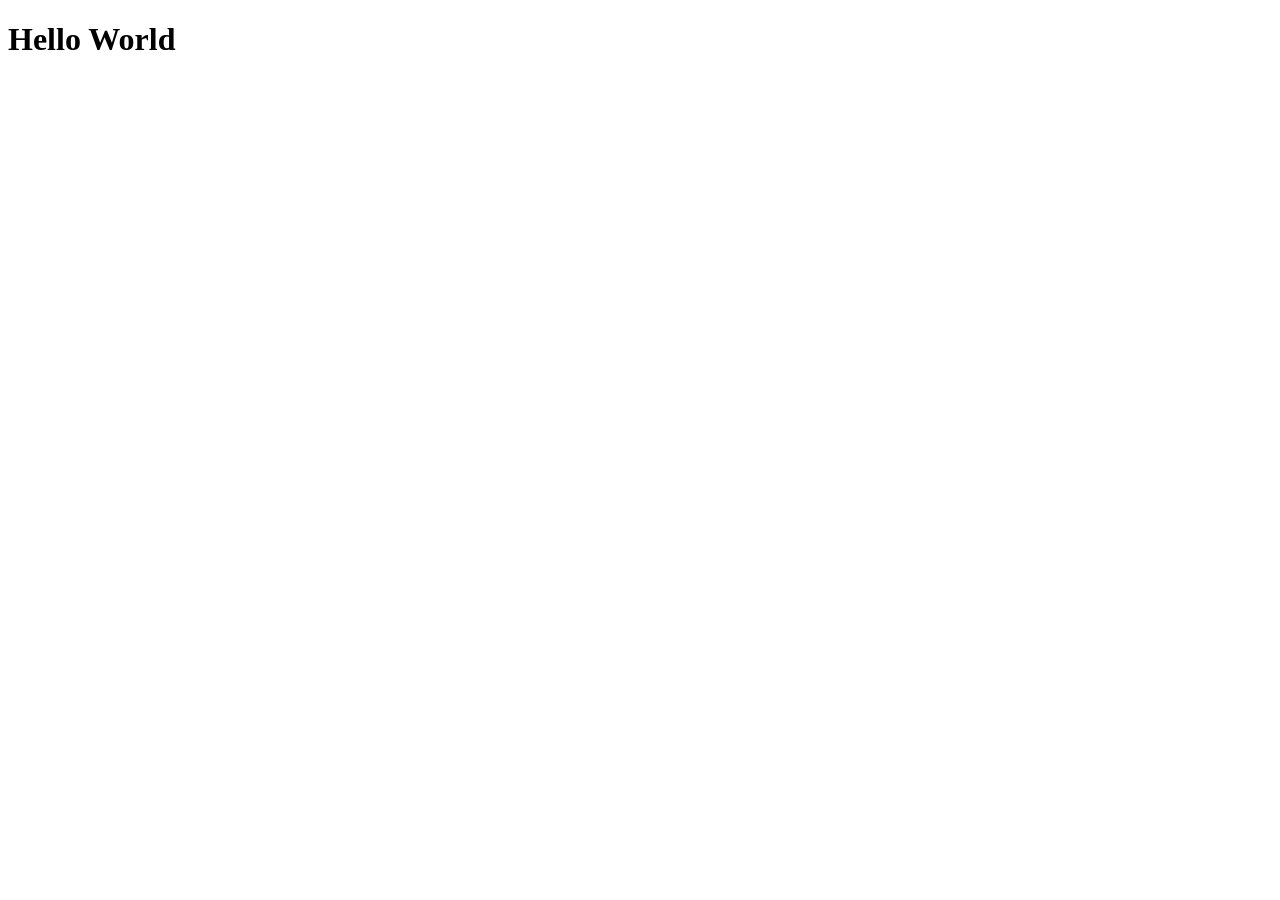
==== index.html @ b1870e48 "initial commit" ====
<!doctype html>
<html lang="en">
  <head>
    <meta charset="UTF-8" />
    <meta name="viewport" content="width=device-width, initial-scale=1.0" />
    <title>Tejas 👍</title>
    <link rel="stylesheet" href="style.css" />
  </head>
  <body>
    <h1>Hello World</h1>
    <script src="script.js"></script>
  </body>
</html>
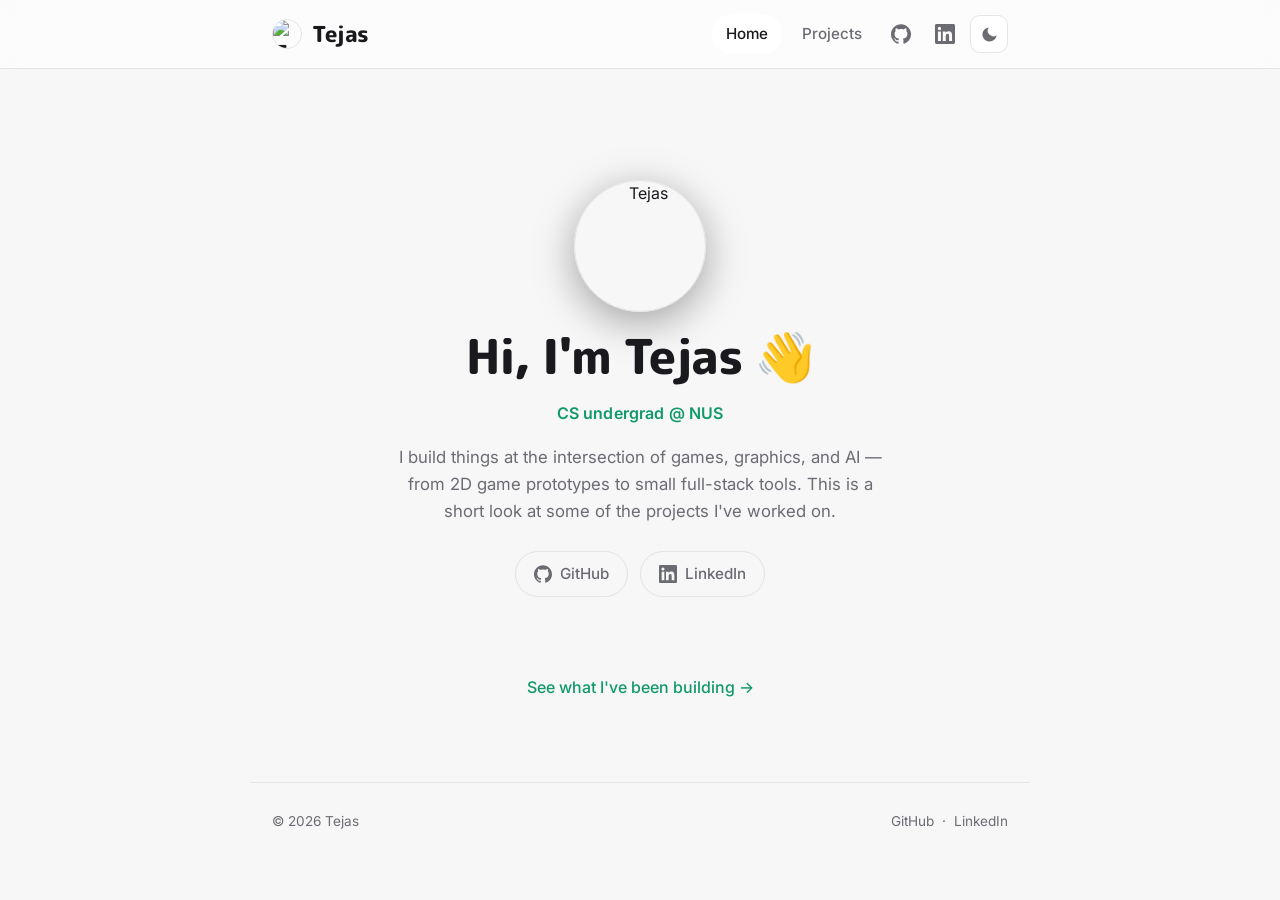
==== commit b29696ea: "fixed some stuff" ====
--- a/index.html
+++ b/index.html
@@ -2,12 +2,84 @@
 <html lang="en">
   <head>
     <meta charset="UTF-8" />
+    <script>
+      (function () {
+        try {
+          var t = localStorage.getItem('theme');
+          if (t === 'light' || t === 'dark') document.documentElement.setAttribute('data-theme', t);
+        } catch (e) {}
+      })();
+    </script>
     <meta name="viewport" content="width=device-width, initial-scale=1.0" />
-    <title>Tejas 👍</title>
+    <title>Tejas — Portfolio</title>
+    <meta name="description" content="Tejas — CS undergrad @ NUS. A short look at past projects." />
+    <link rel="icon" href="data:image/svg+xml,<svg xmlns='http://www.w3.org/2000/svg' viewBox='0 0 100 100'><rect width='100' height='100' rx='50' fill='%23202023'/><text x='50' y='72' font-size='64' text-anchor='middle' fill='%236ee7a0' font-family='sans-serif'>T</text></svg>" />
+    <link rel="preconnect" href="https://fonts.googleapis.com" />
+    <link rel="preconnect" href="https://fonts.gstatic.com" crossorigin />
+    <link href="https://fonts.googleapis.com/css2?family=M+PLUS+Rounded+1c:wght@500;700;800&family=Inter:wght@400;500;600&display=swap" rel="stylesheet" />
     <link rel="stylesheet" href="style.css" />
   </head>
   <body>
-    <h1>Hello World</h1>
+    <header class="nav">
+      <div class="nav__inner">
+        <a class="brand" href="index.html" aria-label="Tejas, home">
+          <img class="brand__avatar" src="https://github.com/KidCoderT.png" alt="Tejas avatar" />
+          <span>Tejas</span>
+        </a>
+        <nav class="nav__links" aria-label="Primary">
+          <a href="index.html" class="nav__link is-active">Home</a>
+          <a href="projects.html" class="nav__link">Projects</a>
+          <a class="nav__social" href="https://github.com/KidCoderT" target="_blank" rel="noopener noreferrer" aria-label="GitHub profile">
+            <svg viewBox="0 0 24 24" aria-hidden="true"><path fill="currentColor" d="M12 .297c-6.63 0-12 5.373-12 12 0 5.303 3.438 9.8 8.205 11.385.6.113.82-.258.82-.577 0-.285-.01-1.04-.015-2.04-3.338.724-4.042-1.61-4.042-1.61C4.422 18.07 3.633 17.7 3.633 17.7c-1.087-.744.084-.729.084-.729 1.205.084 1.838 1.236 1.838 1.236 1.07 1.835 2.809 1.305 3.495.998.108-.776.417-1.305.76-1.605-2.665-.3-5.466-1.332-5.466-5.93 0-1.31.465-2.38 1.235-3.22-.135-.303-.54-1.523.105-3.176 0 0 1.005-.322 3.3 1.23.96-.267 1.98-.399 3-.405 1.02.006 2.04.138 3 .405 2.28-1.552 3.285-1.23 3.285-1.23.645 1.653.24 2.873.12 3.176.765.84 1.23 1.91 1.23 3.22 0 4.61-2.805 5.625-5.475 5.92.42.36.81 1.096.81 2.22 0 1.606-.015 2.896-.015 3.286 0 .315.21.69.825.57C20.565 22.092 24 17.592 24 12.297c0-6.627-5.373-12-12-12"/></svg>
+          </a>
+          <a class="nav__social" href="https://www.linkedin.com/in/tejas-sunil/" target="_blank" rel="noopener noreferrer" aria-label="LinkedIn profile">
+            <svg viewBox="0 0 24 24" aria-hidden="true"><path fill="currentColor" d="M20.447 20.452h-3.554v-5.569c0-1.328-.027-3.037-1.852-3.037-1.853 0-2.136 1.445-2.136 2.939v5.667H9.351V9h3.414v1.561h.046c.477-.9 1.637-1.85 3.37-1.85 3.601 0 4.267 2.37 4.267 5.455v6.286zM5.337 7.433a2.062 2.062 0 0 1-2.063-2.065 2.064 2.064 0 1 1 2.063 2.065zm1.782 13.019H3.555V9h3.564v11.452zM22.225 0H1.771C.792 0 0 .774 0 1.729v20.542C0 23.227.792 24 1.771 24h20.451C23.2 24 24 23.227 24 22.271V1.729C24 .774 23.2 0 22.225 0z"/></svg>
+          </a>
+          <button type="button" class="theme-toggle" id="theme-toggle" aria-label="Toggle light and dark mode">
+            <svg class="icon--sun" viewBox="0 0 24 24" aria-hidden="true"><g fill="none" stroke="currentColor" stroke-width="2" stroke-linecap="round"><circle cx="12" cy="12" r="4"/><path d="M12 2v2M12 20v2M4.93 4.93l1.41 1.41M17.66 17.66l1.41 1.41M2 12h2M20 12h2M4.93 19.07l1.41-1.41M17.66 6.34l1.41-1.41"/></g></svg>
+            <svg class="icon--moon" viewBox="0 0 24 24" aria-hidden="true"><path fill="currentColor" d="M21 12.79A9 9 0 1 1 11.21 3 7 7 0 0 0 21 12.79z"/>
+            </svg>
+          </button>
+        </nav>
+      </div>
+    </header>
+
+    <main class="container">
+      <section class="hero">
+        <img class="hero__avatar" src="https://github.com/KidCoderT.png" alt="Tejas" />
+        <h1 class="hero__title">Hi, I'm Tejas 👋</h1>
+        <p class="hero__subtitle">CS undergrad @ NUS</p>
+        <p class="hero__bio">
+          I build things at the intersection of games, graphics, and AI — from 2D game
+          prototypes to small full-stack tools. This is a short look at some of the projects
+          I've worked on.
+        </p>
+        <div class="social-row">
+          <a href="https://github.com/KidCoderT" target="_blank" rel="noopener noreferrer">
+            <svg viewBox="0 0 24 24" aria-hidden="true"><path fill="currentColor" d="M12 .297c-6.63 0-12 5.373-12 12 0 5.303 3.438 9.8 8.205 11.385.6.113.82-.258.82-.577 0-.285-.01-1.04-.015-2.04-3.338.724-4.042-1.61-4.042-1.61C4.422 18.07 3.633 17.7 3.633 17.7c-1.087-.744.084-.729.084-.729 1.205.084 1.838 1.236 1.838 1.236 1.07 1.835 2.809 1.305 3.495.998.108-.776.417-1.305.76-1.605-2.665-.3-5.466-1.332-5.466-5.93 0-1.31.465-2.38 1.235-3.22-.135-.303-.54-1.523.105-3.176 0 0 1.005-.322 3.3 1.23.96-.267 1.98-.399 3-.405 1.02.006 2.04.138 3 .405 2.28-1.552 3.285-1.23 3.285-1.23.645 1.653.24 2.873.12 3.176.765.84 1.23 1.91 1.23 3.22 0 4.61-2.805 5.625-5.475 5.92.42.36.81 1.096.81 2.22 0 1.606-.015 2.896-.015 3.286 0 .315.21.69.825.57C20.565 22.092 24 17.592 24 12.297c0-6.627-5.373-12-12-12"/></svg>
+            GitHub
+          </a>
+          <a href="https://www.linkedin.com/in/tejas-sunil/" target="_blank" rel="noopener noreferrer">
+            <svg viewBox="0 0 24 24" aria-hidden="true"><path fill="currentColor" d="M20.447 20.452h-3.554v-5.569c0-1.328-.027-3.037-1.852-3.037-1.853 0-2.136 1.445-2.136 2.939v5.667H9.351V9h3.414v1.561h.046c.477-.9 1.637-1.85 3.37-1.85 3.601 0 4.267 2.37 4.267 5.455v6.286zM5.337 7.433a2.062 2.062 0 0 1-2.063-2.065 2.064 2.064 0 1 1 2.063 2.065zm1.782 13.019H3.555V9h3.564v11.452zM22.225 0H1.771C.792 0 0 .774 0 1.729v20.542C0 23.227.792 24 1.771 24h20.451C23.2 24 24 23.227 24 22.271V1.729C24 .774 23.2 0 22.225 0z"/></svg>
+            LinkedIn
+          </a>
+        </div>
+      </section>
+
+      <p style="text-align:center; margin-top: 38px;">
+        <a class="projects__more" href="projects.html" style="margin-top:0;">See what I've been building →</a>
+      </p>
+    </main>
+
+    <footer class="footer">
+      <span>© 2026 Tejas</span>
+      <span>
+        <a href="https://github.com/KidCoderT" target="_blank" rel="noopener noreferrer">GitHub</a>
+        &nbsp;·&nbsp;
+        <a href="https://www.linkedin.com/in/tejas-sunil/" target="_blank" rel="noopener noreferrer">LinkedIn</a>
+      </span>
+    </footer>
+
     <script src="script.js"></script>
   </body>
 </html>
--- a/style.css
+++ b/style.css
@@ -0,0 +1,339 @@
+/* ---- Design tokens (theme-aware) ---- */
+:root {
+  /* Light theme (default; flipped by [data-theme="dark"]) */
+  --bg: #f7f7f8;
+  --bg-elev: #ffffff;
+  --text: #1a1a1e;
+  --text-muted: #6b6b73;
+  --border: #e3e3e8;
+  --accent: #11996b;
+  --radius: 12px;
+  --maxw: 780px;
+
+  --font-heading: 'M PLUS Rounded 1c', ui-sans-serif, system-ui, sans-serif;
+  --font-body: 'Inter', ui-sans-serif, system-ui, -apple-system, 'Segoe UI', Roboto, Arial, sans-serif;
+}
+[data-theme="dark"] {
+  /* Dark theme */
+  --bg: #202023;
+  --bg-elev: #2a2a2f;
+  --text: #eceef1;
+  --text-muted: #9a9aa3;
+  --border: #33333b;
+  --accent: #6ee7a0;
+}
+
+/* ---- Reset-ish ---- */
+* { box-sizing: border-box; margin: 0; padding: 0; }
+html { scroll-behavior: smooth; }
+body {
+  font-family: var(--font-body);
+  color: var(--text);
+  background: var(--bg);
+  line-height: 1.6;
+  -webkit-font-smoothing: antialiased;
+  text-rendering: optimizeLegibility;
+  transition: background-color 0.3s ease, color 0.3s ease;
+}
+a { color: inherit; text-decoration: none; }
+img { display: block; max-width: 100%; }
+
+/* ---- Navbar (frosted glass, craftz.dog style) ---- */
+.nav {
+  position: fixed;
+  inset: 0 0 auto 0;
+  z-index: 50;
+  background: rgba(255, 255, 255, 0.6);
+  backdrop-filter: blur(12px);
+  -webkit-backdrop-filter: blur(12px);
+  border-bottom: 1px solid var(--border);
+}
+[data-theme="dark"] .nav {
+  background: rgba(32, 32, 35, 0.6);
+}
+.nav__inner {
+  max-width: var(--maxw);
+  margin: 0 auto;
+  padding: 14px 22px;
+  display: flex;
+  align-items: center;
+  justify-content: space-between;
+  gap: 16px;
+}
+.brand {
+  display: inline-flex;
+  align-items: center;
+  gap: 10px;
+  font-family: var(--font-heading);
+  font-weight: 800;
+  font-size: 1.35rem;
+  letter-spacing: -0.02em;
+}
+.brand__avatar {
+  width: 30px;
+  height: 30px;
+  border-radius: 50%;
+  object-fit: cover;
+  border: 1px solid var(--border);
+}
+.nav__links {
+  display: flex;
+  align-items: center;
+  gap: 6px;
+}
+.nav__link {
+  padding: 8px 14px;
+  border-radius: 999px;
+  color: var(--text-muted);
+  font-weight: 500;
+  font-size: 0.95rem;
+  transition: color 0.18s ease, background 0.18s ease;
+}
+.nav__link:hover { color: var(--text); background: var(--bg-elev); }
+.nav__link.is-active { color: var(--text); background: var(--bg-elev); }
+.nav__social {
+  display: inline-grid;
+  place-items: center;
+  width: 38px;
+  height: 38px;
+  border-radius: 10px;
+  color: var(--text-muted);
+  transition: color 0.18s ease, transform 0.2s ease, background 0.18s ease;
+}
+.nav__social:hover {
+  color: var(--text);
+  background: var(--bg-elev);
+  transform: rotate(15deg);
+}
+.nav__social svg { width: 20px; height: 20px; }
+
+/* Theme toggle button (sits beside the social icons) */
+.theme-toggle {
+  display: inline-grid;
+  place-items: center;
+  width: 38px;
+  height: 38px;
+  border-radius: 10px;
+  border: 1px solid var(--border);
+  background: var(--bg-elev);
+  color: var(--text-muted);
+  cursor: pointer;
+  transition: color 0.18s ease, border-color 0.18s ease, background 0.18s ease, transform 0.2s ease;
+}
+.theme-toggle:hover {
+  color: var(--text);
+  border-color: var(--text-muted);
+  transform: rotate(15deg);
+}
+.theme-toggle svg { width: 19px; height: 19px; }
+/* Sun is shown in dark mode, moon in light mode */
+.icon--moon { display: none; }
+.icon--sun { display: block; }
+[data-theme="light"] .icon--moon { display: block; }
+[data-theme="light"] .icon--sun { display: none; }
+
+/* ---- Layout ---- */
+.container {
+  max-width: var(--maxw);
+  margin: 0 auto;
+  padding: 120px 22px 80px;
+}
+
+/* ---- Home / Hero ---- */
+.hero {
+  text-align: center;
+  padding: 60px 0 40px;
+  display: flex;
+  flex-direction: column;
+  align-items: center;
+  gap: 18px;
+}
+.hero__avatar {
+  width: 132px;
+  height: 132px;
+  border-radius: 50%;
+  object-fit: cover;
+  border: 1px solid var(--border);
+  box-shadow: 0 10px 40px rgba(0, 0, 0, 0.35);
+}
+.hero__title {
+  font-family: var(--font-heading);
+  font-weight: 800;
+  font-size: clamp(2rem, 6vw, 3rem);
+  line-height: 1.1;
+  letter-spacing: -0.03em;
+}
+.hero__subtitle {
+  color: var(--accent);
+  font-weight: 600;
+  letter-spacing: 0.01em;
+}
+.hero__bio {
+  color: var(--text-muted);
+  max-width: 44ch;
+  font-size: 1.05rem;
+}
+
+/* ---- Social row ---- */
+.social-row {
+  display: flex;
+  gap: 12px;
+  margin-top: 8px;
+}
+.social-row a {
+  display: inline-flex;
+  align-items: center;
+  gap: 8px;
+  padding: 10px 18px;
+  border: 1px solid var(--border);
+  border-radius: 999px;
+  color: var(--text-muted);
+  font-weight: 500;
+  font-size: 0.95rem;
+  transition: color 0.18s ease, border-color 0.18s ease, transform 0.15s ease, background 0.18s ease;
+}
+.social-row a:hover {
+  color: var(--text);
+  border-color: var(--text-muted);
+  transform: translateY(-2px);
+  background: var(--bg-elev);
+}
+.social-row svg { width: 18px; height: 18px; }
+
+/* ---- Section heading ---- */
+.page-head { margin-bottom: 34px; }
+.page-head h1 {
+  font-family: var(--font-heading);
+  font-weight: 800;
+  font-size: clamp(1.8rem, 5vw, 2.4rem);
+  letter-spacing: -0.02em;
+}
+.page-head p { color: var(--text-muted); margin-top: 8px; }
+
+/* ---- Projects grid + cards ---- */
+.projects__grid {
+  display: grid;
+  grid-template-columns: repeat(auto-fill, minmax(260px, 1fr));
+  gap: 18px;
+}
+.card {
+  display: flex;
+  flex-direction: column;
+  gap: 16px;
+  padding: 22px;
+  background: var(--bg-elev);
+  border: 1px solid var(--border);
+  border-radius: var(--radius);
+  transition: transform 0.18s ease, border-color 0.18s ease, box-shadow 0.18s ease;
+}
+.card:hover {
+  transform: translateY(-3px);
+  border-color: var(--text-muted);
+  box-shadow: 0 12px 30px rgba(0, 0, 0, 0.3);
+}
+[data-theme="light"] .card:hover {
+  box-shadow: 0 12px 30px rgba(0, 0, 0, 0.12);
+}
+.card__top {
+  display: flex;
+  align-items: flex-start;
+  justify-content: space-between;
+  gap: 12px;
+}
+.card__name {
+  font-weight: 700;
+  font-size: 1.08rem;
+  color: var(--text);
+  line-height: 1.3;
+}
+.card:hover .card__name { color: var(--accent); }
+.card__desc {
+  color: var(--text-muted);
+  font-size: 0.94rem;
+  flex: 1;
+}
+.card__actions {
+  display: flex;
+  gap: 10px;
+  flex-wrap: wrap;
+}
+.btn {
+  display: inline-flex;
+  align-items: center;
+  gap: 6px;
+  padding: 8px 16px;
+  border-radius: 999px;
+  font-weight: 600;
+  font-size: 0.88rem;
+  border: 1px solid var(--border);
+  background: var(--bg-elev);
+  color: var(--text);
+  cursor: pointer;
+  transition: color 0.18s ease, background 0.18s ease, border-color 0.18s ease, transform 0.15s ease;
+}
+.btn:hover { transform: translateY(-1px); }
+.btn--demo {
+  background: var(--accent);
+  border-color: var(--accent);
+  color: #10131a;
+}
+.btn--demo:hover {
+  border-color: var(--accent);
+  opacity: 0.9;
+}
+.btn--source:hover {
+  border-color: var(--text-muted);
+  background: var(--bg);
+}
+.tag {
+  font-size: 0.78rem;
+  padding: 3px 10px;
+  border-radius: 999px;
+  background: rgba(255, 255, 255, 0.06);
+  color: var(--text-muted);
+  border: 1px solid var(--border);
+  white-space: nowrap;
+}
+[data-theme="light"] .tag {
+  background: rgba(0, 0, 0, 0.06);
+}
+
+.projects__status {
+  color: var(--text-muted);
+  padding: 24px;
+  text-align: center;
+}
+.projects__more {
+  display: inline-block;
+  margin-top: 26px;
+  color: var(--accent);
+  font-weight: 500;
+  border-bottom: 1px solid transparent;
+  transition: border-color 0.18s ease;
+}
+.projects__more:hover { border-color: var(--accent); }
+
+/* ---- Footer ---- */
+.footer {
+  border-top: 1px solid var(--border);
+  max-width: var(--maxw);
+  margin: 0 auto;
+  padding: 28px 22px 60px;
+  color: var(--text-muted);
+  font-size: 0.85rem;
+  display: flex;
+  justify-content: space-between;
+  gap: 16px;
+  flex-wrap: wrap;
+}
+.footer a { color: var(--text-muted); transition: color 0.18s ease; }
+.footer a:hover { color: var(--accent); }
+
+/* ---- Responsive ---- */
+@media (max-width: 560px) {
+  .nav__inner { padding: 12px 16px; }
+  .brand span { font-size: 1.15rem; }
+  .nav__link { padding: 8px 10px; font-size: 0.9rem; }
+  .container { padding-top: 100px; }
+  .projects__grid { grid-template-columns: 1fr; }
+}
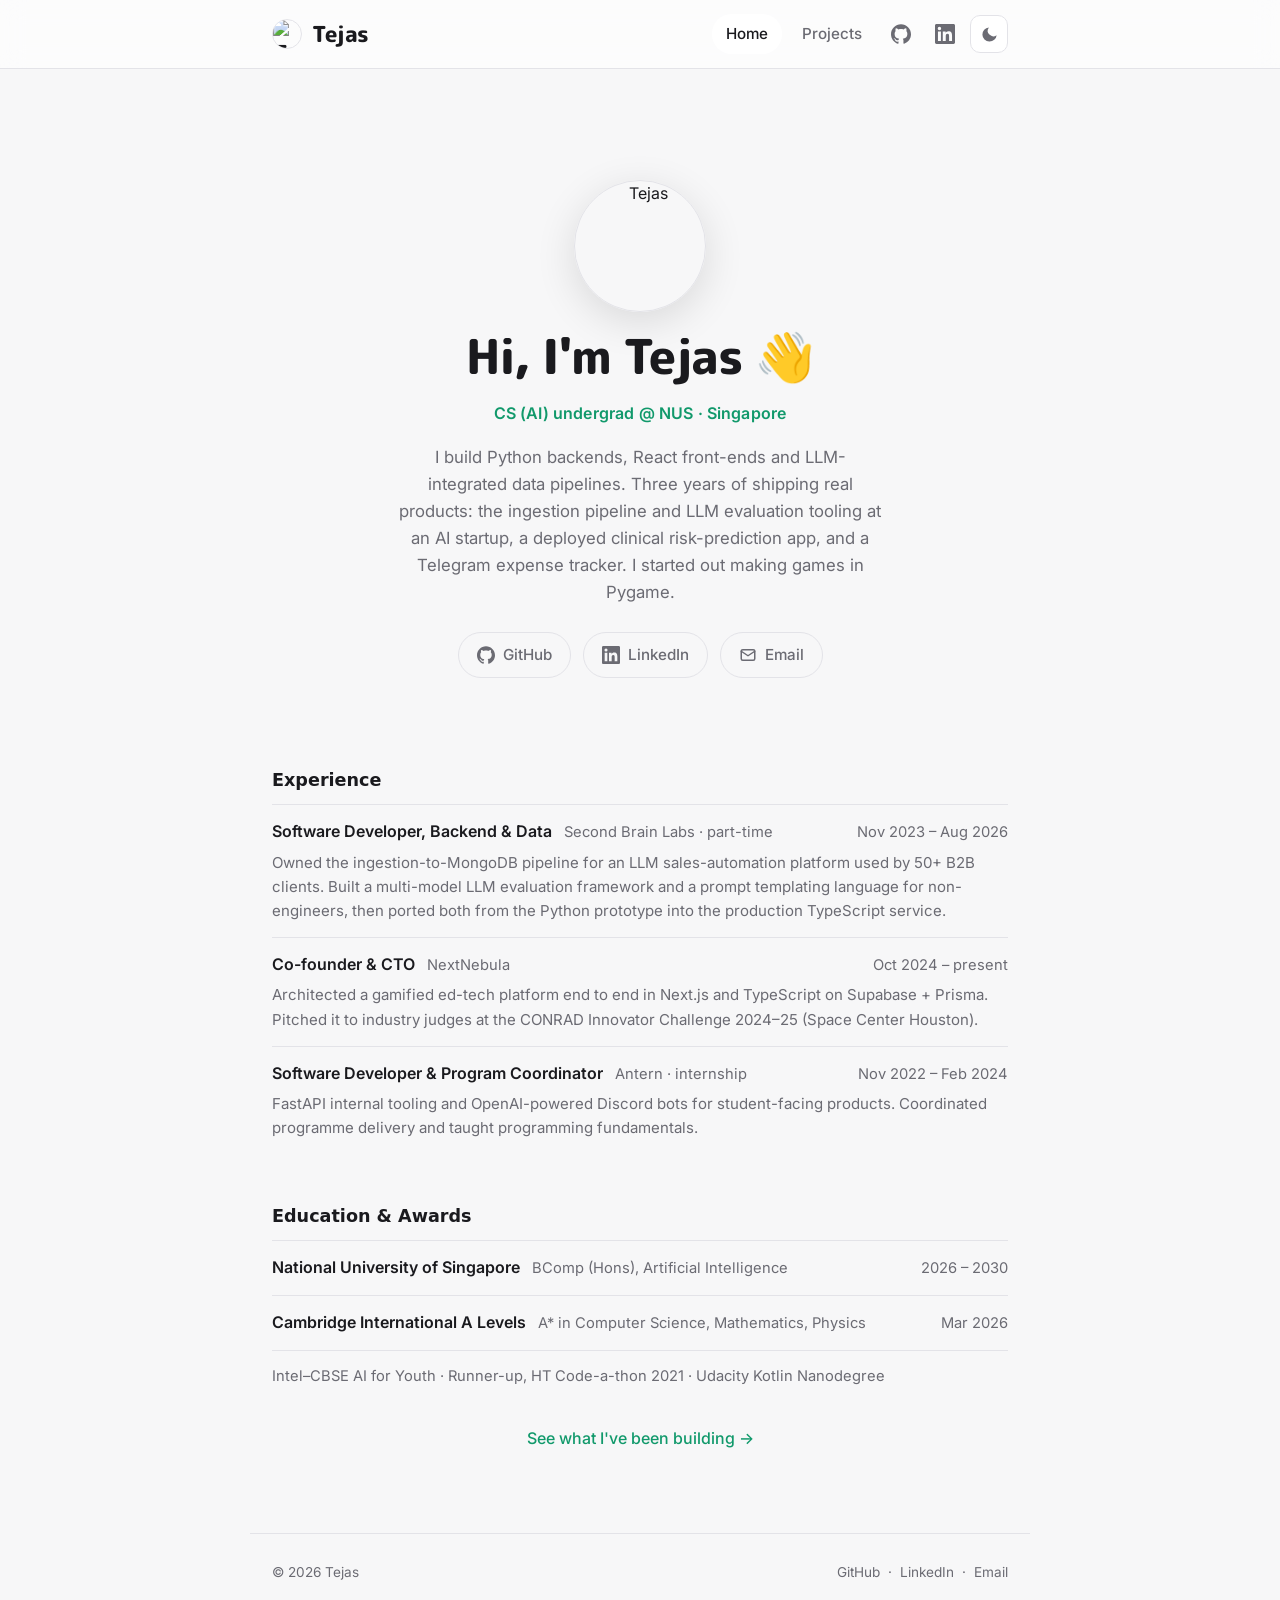
==== commit c3ac68da: "added better projects" ====
--- a/index.html
+++ b/index.html
@@ -4,15 +4,18 @@
     <meta charset="UTF-8" />
     <script>
       (function () {
-        try {
-          var t = localStorage.getItem('theme');
-          if (t === 'light' || t === 'dark') document.documentElement.setAttribute('data-theme', t);
-        } catch (e) {}
+        var t = null;
+        try { t = localStorage.getItem('theme'); } catch (e) {}
+        if (t !== 'light' && t !== 'dark') t = matchMedia('(prefers-color-scheme: dark)').matches ? 'dark' : 'light';
+        document.documentElement.setAttribute('data-theme', t);
       })();
     </script>
     <meta name="viewport" content="width=device-width, initial-scale=1.0" />
     <title>Tejas — Portfolio</title>
-    <meta name="description" content="Tejas — CS undergrad @ NUS. A short look at past projects." />
+    <meta name="description" content="Tejas — CS (AI) undergrad @ NUS. Python backends, React front-ends and LLM-integrated data pipelines." />
+    <meta property="og:title" content="Tejas — Portfolio" />
+    <meta property="og:description" content="CS (AI) undergrad @ NUS. Python backends, React front-ends and LLM-integrated data pipelines." />
+    <meta property="og:image" content="https://github.com/KidCoderT.png" />
     <link rel="icon" href="data:image/svg+xml,<svg xmlns='http://www.w3.org/2000/svg' viewBox='0 0 100 100'><rect width='100' height='100' rx='50' fill='%23202023'/><text x='50' y='72' font-size='64' text-anchor='middle' fill='%236ee7a0' font-family='sans-serif'>T</text></svg>" />
     <link rel="preconnect" href="https://fonts.googleapis.com" />
     <link rel="preconnect" href="https://fonts.gstatic.com" crossorigin />
@@ -37,8 +40,7 @@
           </a>
           <button type="button" class="theme-toggle" id="theme-toggle" aria-label="Toggle light and dark mode">
             <svg class="icon--sun" viewBox="0 0 24 24" aria-hidden="true"><g fill="none" stroke="currentColor" stroke-width="2" stroke-linecap="round"><circle cx="12" cy="12" r="4"/><path d="M12 2v2M12 20v2M4.93 4.93l1.41 1.41M17.66 17.66l1.41 1.41M2 12h2M20 12h2M4.93 19.07l1.41-1.41M17.66 6.34l1.41-1.41"/></g></svg>
-            <svg class="icon--moon" viewBox="0 0 24 24" aria-hidden="true"><path fill="currentColor" d="M21 12.79A9 9 0 1 1 11.21 3 7 7 0 0 0 21 12.79z"/>
-            </svg>
+            <svg class="icon--moon" viewBox="0 0 24 24" aria-hidden="true"><path fill="currentColor" d="M21 12.79A9 9 0 1 1 11.21 3 7 7 0 0 0 21 12.79z"/></svg>
           </button>
         </nav>
       </div>
@@ -48,11 +50,12 @@
       <section class="hero">
         <img class="hero__avatar" src="https://github.com/KidCoderT.png" alt="Tejas" />
         <h1 class="hero__title">Hi, I'm Tejas 👋</h1>
-        <p class="hero__subtitle">CS undergrad @ NUS</p>
+        <p class="hero__subtitle">CS (AI) undergrad @ NUS · Singapore</p>
         <p class="hero__bio">
-          I build things at the intersection of games, graphics, and AI — from 2D game
-          prototypes to small full-stack tools. This is a short look at some of the projects
-          I've worked on.
+          I build Python backends, React front-ends and LLM-integrated data pipelines.
+          Three years of shipping real products: the ingestion pipeline and LLM evaluation
+          tooling at an AI startup, a deployed clinical risk-prediction app, and a Telegram
+          expense tracker. I started out making games in Pygame.
         </p>
         <div class="social-row">
           <a href="https://github.com/KidCoderT" target="_blank" rel="noopener noreferrer">
@@ -63,11 +66,78 @@
             <svg viewBox="0 0 24 24" aria-hidden="true"><path fill="currentColor" d="M20.447 20.452h-3.554v-5.569c0-1.328-.027-3.037-1.852-3.037-1.853 0-2.136 1.445-2.136 2.939v5.667H9.351V9h3.414v1.561h.046c.477-.9 1.637-1.85 3.37-1.85 3.601 0 4.267 2.37 4.267 5.455v6.286zM5.337 7.433a2.062 2.062 0 0 1-2.063-2.065 2.064 2.064 0 1 1 2.063 2.065zm1.782 13.019H3.555V9h3.564v11.452zM22.225 0H1.771C.792 0 0 .774 0 1.729v20.542C0 23.227.792 24 1.771 24h20.451C23.2 24 24 23.227 24 22.271V1.729C24 .774 23.2 0 22.225 0z"/></svg>
             LinkedIn
           </a>
+          <a href="mailto:tejas.sunil@u.nus.edu">
+            <svg viewBox="0 0 24 24" aria-hidden="true"><g fill="none" stroke="currentColor" stroke-width="2" stroke-linecap="round" stroke-linejoin="round"><rect x="3" y="5" width="18" height="14" rx="2"/><path d="m3 7 9 6 9-6"/></g></svg>
+            Email
+          </a>
         </div>
       </section>
 
-      <p style="text-align:center; margin-top: 38px;">
-        <a class="projects__more" href="projects.html" style="margin-top:0;">See what I've been building →</a>
+      <section class="section">
+        <h2>Experience</h2>
+
+        <div class="exp">
+          <div class="exp__head">
+            <span class="exp__role">Software Developer, Backend &amp; Data</span>
+            <span class="exp__org">Second Brain Labs · part-time</span>
+            <span class="exp__dates">Nov 2023 – Aug 2026</span>
+          </div>
+          <p>
+            Owned the ingestion-to-MongoDB pipeline for an LLM sales-automation platform used by 50+ B2B clients.
+            Built a multi-model LLM evaluation framework and a prompt templating language for non-engineers,
+            then ported both from the Python prototype into the production TypeScript service.
+          </p>
+        </div>
+
+        <div class="exp">
+          <div class="exp__head">
+            <span class="exp__role">Co-founder &amp; CTO</span>
+            <span class="exp__org">NextNebula</span>
+            <span class="exp__dates">Oct 2024 – present</span>
+          </div>
+          <p>
+            Architected a gamified ed-tech platform end to end in Next.js and TypeScript on Supabase + Prisma.
+            Pitched it to industry judges at the CONRAD Innovator Challenge 2024–25 (Space Center Houston).
+          </p>
+        </div>
+
+        <div class="exp">
+          <div class="exp__head">
+            <span class="exp__role">Software Developer &amp; Program Coordinator</span>
+            <span class="exp__org">Antern · internship</span>
+            <span class="exp__dates">Nov 2022 – Feb 2024</span>
+          </div>
+          <p>
+            FastAPI internal tooling and OpenAI-powered Discord bots for student-facing products.
+            Coordinated programme delivery and taught programming fundamentals.
+          </p>
+        </div>
+      </section>
+
+      <section class="section">
+        <h2>Education &amp; Awards</h2>
+
+        <div class="exp">
+          <div class="exp__head">
+            <span class="exp__role">National University of Singapore</span>
+            <span class="exp__org">BComp (Hons), Artificial Intelligence</span>
+            <span class="exp__dates">2026 – 2030</span>
+          </div>
+        </div>
+
+        <div class="exp">
+          <div class="exp__head">
+            <span class="exp__role">Cambridge International A Levels</span>
+            <span class="exp__org">A* in Computer Science, Mathematics, Physics</span>
+            <span class="exp__dates">Mar 2026</span>
+          </div>
+        </div>
+
+        <p class="awards">Intel–CBSE AI for Youth · Runner-up, HT Code-a-thon 2021 · Udacity Kotlin Nanodegree</p>
+      </section>
+
+      <p class="cta">
+        <a class="projects__more" href="projects.html">See what I've been building →</a>
       </p>
     </main>
 
@@ -77,6 +147,8 @@
         <a href="https://github.com/KidCoderT" target="_blank" rel="noopener noreferrer">GitHub</a>
         &nbsp;·&nbsp;
         <a href="https://www.linkedin.com/in/tejas-sunil/" target="_blank" rel="noopener noreferrer">LinkedIn</a>
+        &nbsp;·&nbsp;
+        <a href="mailto:tejas.sunil@u.nus.edu">Email</a>
       </span>
     </footer>
 
--- a/style.css
+++ b/style.css
@@ -154,8 +154,9 @@
   border-radius: 50%;
   object-fit: cover;
   border: 1px solid var(--border);
-  box-shadow: 0 10px 40px rgba(0, 0, 0, 0.35);
-}
+  box-shadow: 0 10px 40px rgba(0, 0, 0, 0.12);
+}
+[data-theme="dark"] .hero__avatar { box-shadow: 0 10px 40px rgba(0, 0, 0, 0.35); }
 .hero__title {
   font-family: var(--font-heading);
   font-weight: 800;
@@ -210,7 +211,26 @@
 }
 .page-head p { color: var(--text-muted); margin-top: 8px; }
 
-/* ---- Projects grid + cards ---- */
+/* ---- Home sections (experience, education) ---- */
+.section { margin-top: 48px; }
+.page-head + .section { margin-top: 0; }
+.section h2 {
+  font-family: var(--font-heading);
+  font-size: 1.1rem;
+  font-weight: 700;
+  margin-bottom: 10px;
+}
+.exp { padding: 14px 0; border-top: 1px solid var(--border); }
+.exp__head { display: flex; flex-wrap: wrap; align-items: baseline; gap: 4px 12px; }
+.exp__role { font-weight: 600; }
+.exp__org, .exp__dates { color: var(--text-muted); font-size: 0.92rem; }
+.exp__dates { margin-left: auto; white-space: nowrap; }
+.exp p { color: var(--text-muted); font-size: 0.94rem; margin-top: 6px; }
+.awards { color: var(--text-muted); font-size: 0.92rem; padding-top: 14px; border-top: 1px solid var(--border); }
+.cta { text-align: center; margin-top: 38px; }
+.cta .projects__more { margin-top: 0; }
+
+/* ---- Projects: cards, grouped so every card in a grid has the same shape ---- */
 .projects__grid {
   display: grid;
   grid-template-columns: repeat(auto-fill, minmax(260px, 1fr));
@@ -219,7 +239,6 @@
 .card {
   display: flex;
   flex-direction: column;
-  gap: 16px;
   padding: 22px;
   background: var(--bg-elev);
   border: 1px solid var(--border);
@@ -229,33 +248,47 @@
 .card:hover {
   transform: translateY(-3px);
   border-color: var(--text-muted);
-  box-shadow: 0 12px 30px rgba(0, 0, 0, 0.3);
-}
-[data-theme="light"] .card:hover {
   box-shadow: 0 12px 30px rgba(0, 0, 0, 0.12);
 }
-.card__top {
-  display: flex;
-  align-items: flex-start;
-  justify-content: space-between;
-  gap: 12px;
-}
+[data-theme="dark"] .card:hover { box-shadow: 0 12px 30px rgba(0, 0, 0, 0.3); }
+.card__shot {
+  width: calc(100% + 44px);
+  max-width: none;
+  height: auto; /* width/height attrs reserve space; aspect-ratio needs height unset to win */
+  margin: -22px -22px 16px;
+  aspect-ratio: 16 / 10;
+  object-fit: cover;
+  object-position: top;
+  border-radius: var(--radius) var(--radius) 0 0;
+  border-bottom: 1px solid var(--border);
+}
+.card__body { display: flex; flex-direction: column; flex: 1; }
 .card__name {
+  font-family: var(--font-heading);
   font-weight: 700;
-  font-size: 1.08rem;
-  color: var(--text);
+  font-size: 1.1rem;
   line-height: 1.3;
 }
 .card:hover .card__name { color: var(--accent); }
-.card__desc {
-  color: var(--text-muted);
-  font-size: 0.94rem;
-  flex: 1;
-}
-.card__actions {
-  display: flex;
-  gap: 10px;
-  flex-wrap: wrap;
+.card__desc { color: var(--text-muted); font-size: 0.94rem; margin-top: 8px; flex: 1; }
+.card__actions { display: flex; gap: 10px; flex-wrap: wrap; margin-top: 14px; }
+
+/* Third card in a group of three spans the row; with a screenshot it goes horizontal */
+.card--wide { grid-column: 1 / -1; }
+.card--wide:has(.card__shot) {
+  display: grid;
+  grid-template-columns: 2fr 3fr;
+  column-gap: 22px;
+}
+.card--wide:has(.card__shot) .card__shot {
+  width: calc(100% + 22px);
+  height: 100%;
+  aspect-ratio: auto;
+  object-position: left top; /* keep the site's headline in frame when cropped to a column */
+  margin: -22px 0 -22px -22px;
+  border-radius: var(--radius) 0 0 var(--radius);
+  border-bottom: 0;
+  border-right: 1px solid var(--border);
 }
 .btn {
   display: inline-flex;
@@ -289,20 +322,15 @@
   font-size: 0.78rem;
   padding: 3px 10px;
   border-radius: 999px;
+  background: rgba(0, 0, 0, 0.06);
+  color: var(--text-muted);
+  border: 1px solid var(--border);
+  white-space: nowrap;
+}
+[data-theme="dark"] .tag {
   background: rgba(255, 255, 255, 0.06);
-  color: var(--text-muted);
-  border: 1px solid var(--border);
-  white-space: nowrap;
-}
-[data-theme="light"] .tag {
-  background: rgba(0, 0, 0, 0.06);
-}
-
-.projects__status {
-  color: var(--text-muted);
-  padding: 24px;
-  text-align: center;
-}
+}
+.tags { display: flex; flex-wrap: wrap; gap: 6px; margin-top: 12px; }
 .projects__more {
   display: inline-block;
   margin-top: 26px;
@@ -336,4 +364,11 @@
   .nav__link { padding: 8px 10px; font-size: 0.9rem; }
   .container { padding-top: 100px; }
   .projects__grid { grid-template-columns: 1fr; }
-}
+  .card--wide:has(.card__shot) { display: flex; }
+  .card--wide:has(.card__shot) .card__shot {
+    width: calc(100% + 44px); height: auto; aspect-ratio: 16 / 10;
+    margin: -22px -22px 16px; border-radius: var(--radius) var(--radius) 0 0;
+    border-right: 0; border-bottom: 1px solid var(--border);
+  }
+  .nav__social { display: none; }
+}
